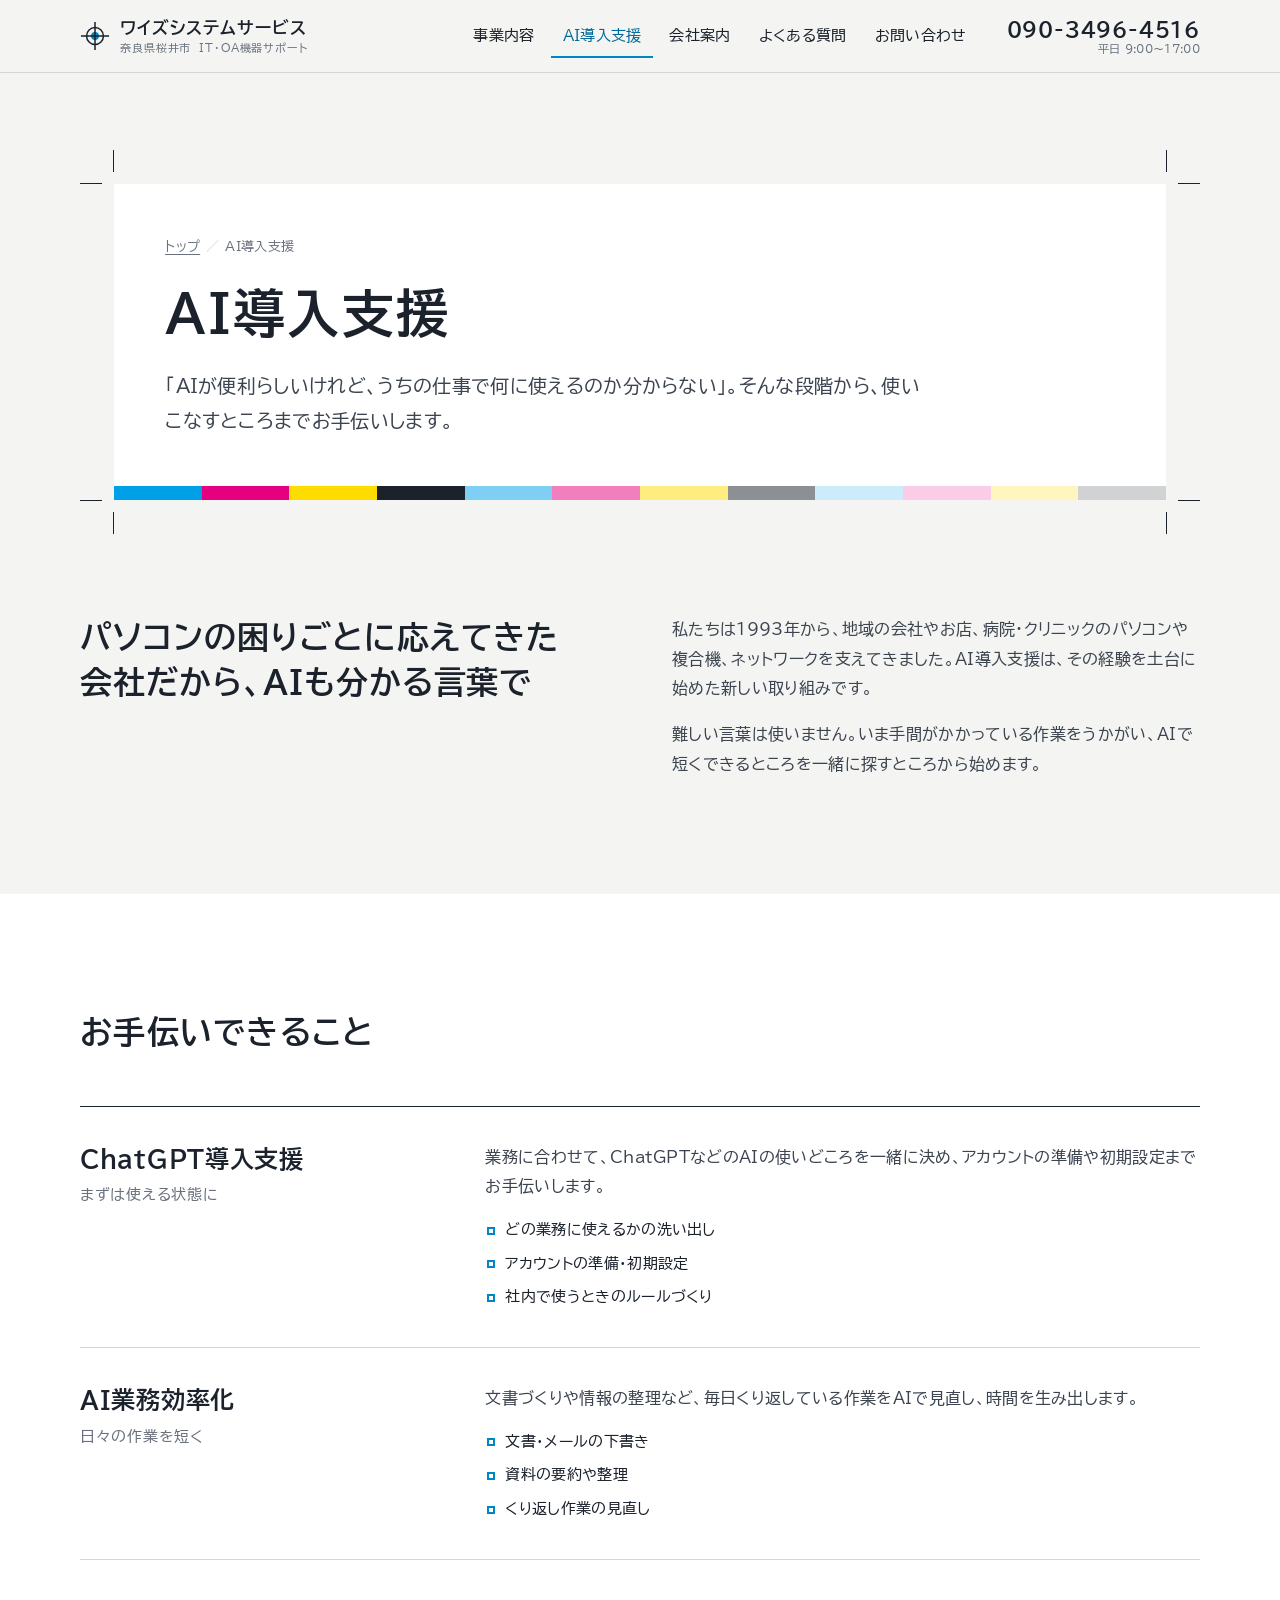
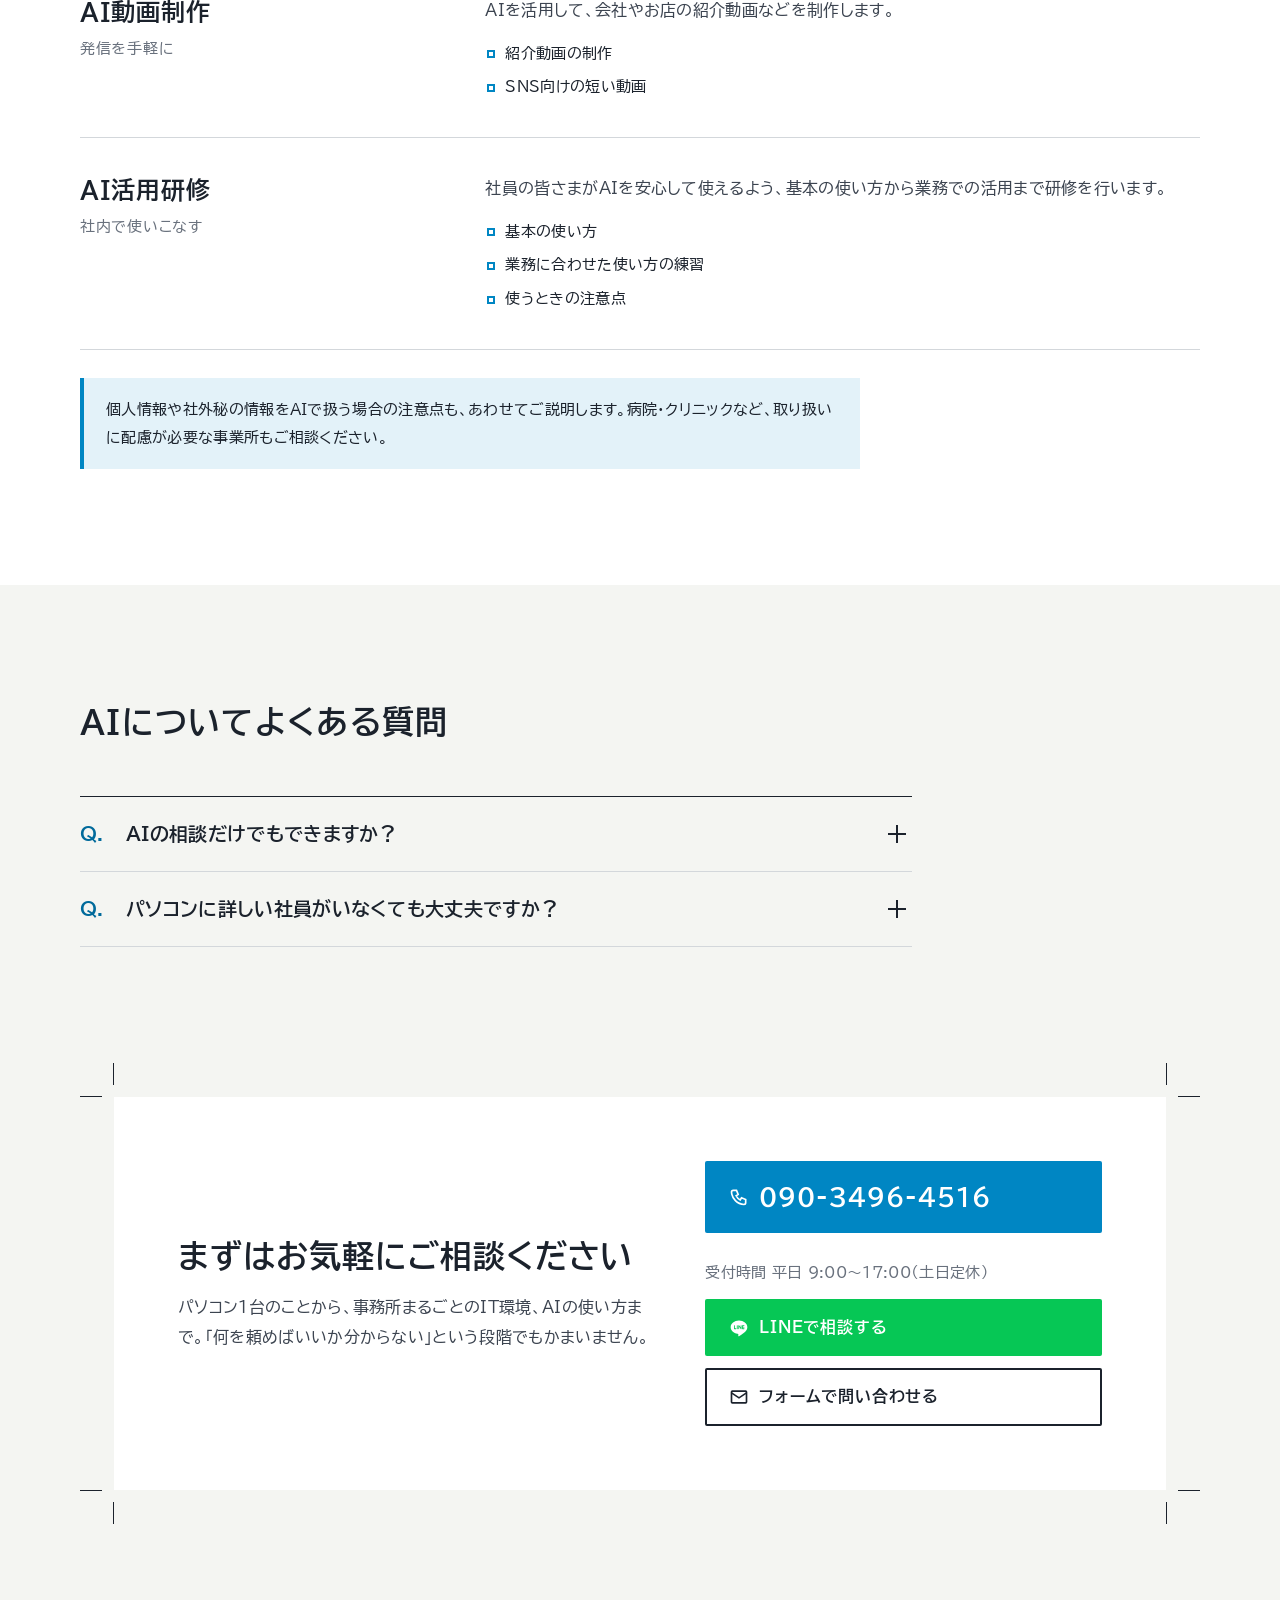
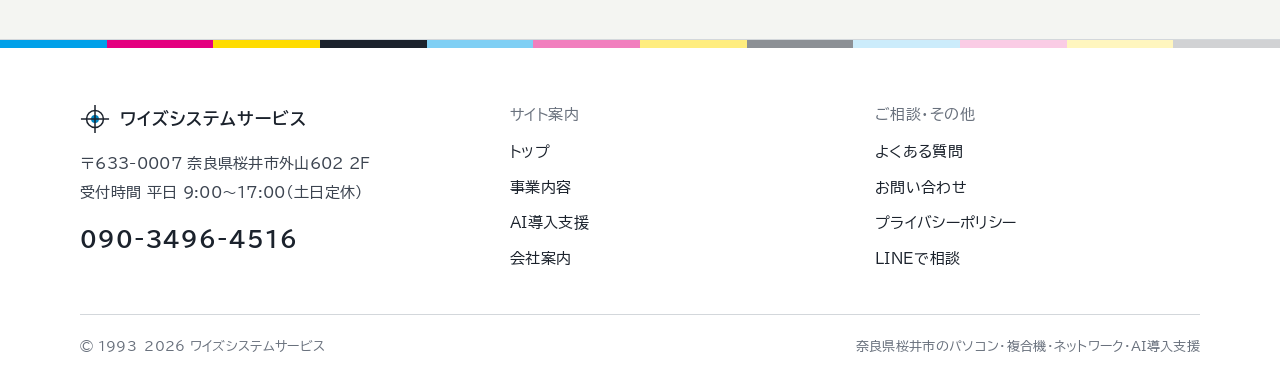
==== ai/index.html @ 956219e1 "Create index.html" ====
<!DOCTYPE html>
<html lang="ja">
<head>
<meta charset="UTF-8">
<meta name="viewport" content="width=device-width, initial-scale=1">
<title>AI導入支援｜ワイズシステムサービス</title>
<meta name="description" content="奈良県桜井市のワイズシステムサービスによるAI導入支援。ChatGPT導入支援、AIによる業務効率化、AI動画制作、AI活用研修。何に使えるか分からない段階からご相談いただけます。">
<link rel="canonical" href="https://www.yzsystemservice.com/ai/">
<meta property="og:type" content="website">
<meta property="og:site_name" content="ワイズシステムサービス">
<meta property="og:title" content="AI導入支援｜ワイズシステムサービス">
<meta property="og:description" content="奈良県桜井市のワイズシステムサービスによるAI導入支援。ChatGPT導入支援、AIによる業務効率化、AI動画制作、AI活用研修。何に使えるか分からない段階からご相談いただけます。">
<meta property="og:url" content="https://www.yzsystemservice.com/ai/">
<meta property="og:locale" content="ja_JP">
<meta name="theme-color" content="#F4F5F2">
<link rel="icon" href="/assets/favicon.svg" type="image/svg+xml">
<link rel="preconnect" href="https://fonts.googleapis.com">
<link rel="preconnect" href="https://fonts.gstatic.com" crossorigin>
<link href="https://fonts.googleapis.com/css2?family=BIZ+UDPGothic:wght@400;700&display=swap" rel="stylesheet">
<link rel="stylesheet" href="/assets/site.css">
</head>
<body>
<a class="skip-link" href="#main">本文へ移動</a>
<header class="site-header">
  <div class="wrap">
    <a class="brand" href="/" aria-label="ワイズシステムサービス トップページ"><svg class="brand-mark" viewBox="0 0 32 32" fill="none" stroke="currentColor" stroke-width="1.6" aria-hidden="true"><circle cx="16" cy="16" r="9"/><circle cx="16" cy="16" r="4.2" fill="#0086C3" stroke="none"/><path d="M16 1v30M1 16h30"/></svg><span class="brand-name">ワイズシステムサービス<small>奈良県桜井市　IT・OA機器サポート</small></span></a>
    <button class="nav-toggle" type="button" aria-expanded="false" aria-controls="global-nav"><span class="nav-toggle-bars" aria-hidden="true"><span></span></span><span class="nav-toggle-label">メニュー</span></button>
    <nav class="global-nav" id="global-nav" aria-label="メインメニュー">
      <ul>
        <li><a href="/services/">事業内容</a></li><li><a href="/ai/" aria-current="page">AI導入支援</a></li><li><a href="/company/">会社案内</a></li><li><a href="/faq/">よくある質問</a></li><li><a href="/contact/">お問い合わせ</a></li>
      </ul>
    </nav>
    <a class="header-tel" href="tel:09034964516"><strong>090-3496-4516</strong><span>平日 9:00〜17:00</span></a>
  </div>
</header>
<main id="main">
<section class="page-head">
  <div class="wrap">
    <div class="page-head-sheet proof">
      <span class="trim trim-tl" aria-hidden="true"></span><span class="trim trim-tr" aria-hidden="true"></span><span class="trim trim-bl" aria-hidden="true"></span><span class="trim trim-br" aria-hidden="true"></span>
      <nav class="crumbs" aria-label="現在地"><ol><li><a href="/">トップ</a></li><li aria-current="page">AI導入支援</li></ol></nav>
      <h1>AI導入支援</h1>
      <p class="page-head-lead">「AIが便利らしいけれど、うちの仕事で何に使えるのか分からない」。そんな段階から、使いこなすところまでお手伝いします。</p>
      <div class="colorbar" aria-hidden="true"><i></i><i></i><i></i><i></i><i></i><i></i><i></i><i></i><i></i><i></i><i></i><i></i></div>
    </div>
  </div>
</section>
<section class="section" aria-labelledby="ai-why">
  <div class="wrap ai-intro">
    <h2 id="ai-why">パソコンの困りごとに応えてきた会社だから、AIも分かる言葉で</h2>
    <div>
      <p>私たちは1993年から、地域の会社やお店、病院・クリニックのパソコンや複合機、ネットワークを支えてきました。AI導入支援は、その経験を土台に始めた新しい取り組みです。</p>
      <p>難しい言葉は使いません。いま手間がかかっている作業をうかがい、AIで短くできるところを一緒に探すところから始めます。</p>
    </div>
  </div>
</section>
<section class="section section-white" aria-labelledby="ai-menu-title">
  <div class="wrap">
    <div class="section-head"><h2 id="ai-menu-title">お手伝いできること</h2></div>
    <div class="ai-menu"><article class="ai-item"><h3>ChatGPT導入支援<small>まずは使える状態に</small></h3><div><p>業務に合わせて、ChatGPTなどのAIの使いどころを一緒に決め、アカウントの準備や初期設定までお手伝いします。</p><ul class="ai-uses"><li>どの業務に使えるかの洗い出し</li><li>アカウントの準備・初期設定</li><li>社内で使うときのルールづくり</li></ul></div></article><article class="ai-item"><h3>AI業務効率化<small>日々の作業を短く</small></h3><div><p>文書づくりや情報の整理など、毎日くり返している作業をAIで見直し、時間を生み出します。</p><ul class="ai-uses"><li>文書・メールの下書き</li><li>資料の要約や整理</li><li>くり返し作業の見直し</li></ul></div></article><article class="ai-item"><h3>AI動画制作<small>発信を手軽に</small></h3><div><p>AIを活用して、会社やお店の紹介動画などを制作します。</p><ul class="ai-uses"><li>紹介動画の制作</li><li>SNS向けの短い動画</li></ul></div></article><article class="ai-item"><h3>AI活用研修<small>社内で使いこなす</small></h3><div><p>社員の皆さまがAIを安心して使えるよう、基本の使い方から業務での活用まで研修を行います。</p><ul class="ai-uses"><li>基本の使い方</li><li>業務に合わせた使い方の練習</li><li>使うときの注意点</li></ul></div></article></div>
    <p class="note">個人情報や社外秘の情報をAIで扱う場合の注意点も、あわせてご説明します。病院・クリニックなど、取り扱いに配慮が必要な事業所もご相談ください。</p>
  </div>
</section>
<section class="section" aria-labelledby="ai-faq-title">
  <div class="wrap">
    <div class="section-head"><h2 id="ai-faq-title">AIについてよくある質問</h2></div>
    <div class="faq-group"><div class="faq"><details>
  <summary><span class="q" aria-hidden="true">Q.</span><span>AIの相談だけでもできますか？</span><span class="toggle" aria-hidden="true"></span></summary>
  <div class="faq-a"><span class="a" aria-hidden="true">A.</span><div><p>はい、可能です。「何から始めればいいか分からない」という段階からご相談いただけます。</p></div></div>
</details><details>
  <summary><span class="q" aria-hidden="true">Q.</span><span>パソコンに詳しい社員がいなくても大丈夫ですか？</span><span class="toggle" aria-hidden="true"></span></summary>
  <div class="faq-a"><span class="a" aria-hidden="true">A.</span><div><p>大丈夫です。専門用語に頼らず、基本の使い方からお伝えします。研修のご相談もお受けしています。</p></div></div>
</details></div></div>
  </div>
</section>
<section class="cta-band" aria-labelledby="cta-title">
  <div class="wrap">
    <div class="cta-sheet proof">
      <span class="trim trim-tl" aria-hidden="true"></span><span class="trim trim-tr" aria-hidden="true"></span><span class="trim trim-bl" aria-hidden="true"></span><span class="trim trim-br" aria-hidden="true"></span>
      <div>
        <h2 id="cta-title">まずはお気軽にご相談ください</h2>
        <p>パソコン1台のことから、事務所まるごとのIT環境、AIの使い方まで。「何を頼めばいいか分からない」という段階でもかまいません。</p>
      </div>
      <div class="cta-actions">
        <a class="btn btn-tel" href="tel:09034964516"><svg viewBox="0 0 24 24" fill="none" stroke="currentColor" stroke-width="2" aria-hidden="true"><path d="M5 4h4l2 5-2.5 1.5a11 11 0 0 0 5 5L15 13l5 2v4a2 2 0 0 1-2 2A16 16 0 0 1 3 6a2 2 0 0 1 2-2"/></svg><span class="cta-tel-num">090-3496-4516</span></a>
        <p class="cta-hours">受付時間 平日 9:00〜17:00（土日定休）</p>
        <a class="btn btn-line" href="https://lin.ee/uBUlFSY" target="_blank" rel="noopener"><svg viewBox="0 0 24 24" fill="currentColor" aria-hidden="true"><path d="M12 3C6.5 3 2 6.6 2 11c0 3.9 3.5 7.2 8.3 7.9.3.1.8.2.9.5.1.3.1.7 0 1l-.1.9c0 .3-.2 1 .9.5 1.1-.5 5.9-3.5 8-5.9C21.4 14.3 22 12.7 22 11c0-4.4-4.5-8-10-8Zm-3.6 10.4H6.5a.5.5 0 0 1-.5-.5V9.1a.5.5 0 0 1 1 0v3.3h1.4a.5.5 0 0 1 0 1Zm2-.5a.5.5 0 0 1-1 0V9.1a.5.5 0 0 1 1 0v3.8Zm4.6 0a.5.5 0 0 1-.9.3l-1.9-2.6v2.3a.5.5 0 0 1-1 0V9.1a.5.5 0 0 1 .9-.3l1.9 2.6V9.1a.5.5 0 0 1 1 0v3.8Zm3.1-2.4a.5.5 0 0 1 0 1h-1.4v.9h1.4a.5.5 0 0 1 0 1h-1.9a.5.5 0 0 1-.5-.5V9.1c0-.3.2-.5.5-.5h1.9a.5.5 0 0 1 0 1h-1.4v.9h1.4Z"/></svg>LINEで相談する</a>
        <a class="btn btn-ghost" href="/contact/"><svg viewBox="0 0 24 24" fill="none" stroke="currentColor" stroke-width="2" aria-hidden="true"><rect x="3" y="5" width="18" height="14" rx="1"/><path d="m3 7 9 6 9-6"/></svg>フォームで問い合わせる</a>
      </div>
    </div>
  </div>
</section>
</main>
<footer class="site-footer">
  <div class="colorbar" aria-hidden="true"><i></i><i></i><i></i><i></i><i></i><i></i><i></i><i></i><i></i><i></i><i></i><i></i></div>
  <div class="wrap">
    <div class="footer-main">
      <div class="footer-info">
        <a class="brand" href="/"><svg class="brand-mark" viewBox="0 0 32 32" fill="none" stroke="currentColor" stroke-width="1.6" aria-hidden="true"><circle cx="16" cy="16" r="9"/><circle cx="16" cy="16" r="4.2" fill="#0086C3" stroke="none"/><path d="M16 1v30M1 16h30"/></svg><span class="brand-name">ワイズシステムサービス</span></a>
        <p>〒633-0007 奈良県桜井市外山602 2F<br>受付時間 平日 9:00〜17:00（土日定休）</p>
        <a class="footer-tel" href="tel:09034964516">090-3496-4516</a>
      </div>
      <nav class="footer-nav" aria-label="サイト案内">
        <h2>サイト案内</h2>
        <ul><li><a href="/">トップ</a></li><li><a href="/services/">事業内容</a></li><li><a href="/ai/">AI導入支援</a></li><li><a href="/company/">会社案内</a></li></ul>
      </nav>
      <nav class="footer-nav" aria-label="ご相談・その他">
        <h2>ご相談・その他</h2>
        <ul><li><a href="/faq/">よくある質問</a></li><li><a href="/contact/">お問い合わせ</a></li><li><a href="/privacy/">プライバシーポリシー</a></li><li><a href="https://lin.ee/uBUlFSY" target="_blank" rel="noopener">LINEで相談</a></li></ul>
      </nav>
    </div>
    <div class="footer-bottom">
      <span>© 1993–2026 ワイズシステムサービス</span>
      <span>奈良県桜井市のパソコン・複合機・ネットワーク・AI導入支援</span>
    </div>
  </div>
</footer>
<nav class="mobile-bar" aria-label="すぐに相談する">
  <a class="mb-tel" href="tel:09034964516"><svg viewBox="0 0 24 24" fill="none" stroke="currentColor" stroke-width="2" aria-hidden="true"><path d="M5 4h4l2 5-2.5 1.5a11 11 0 0 0 5 5L15 13l5 2v4a2 2 0 0 1-2 2A16 16 0 0 1 3 6a2 2 0 0 1 2-2"/></svg>電話する</a>
  <a class="mb-line" href="https://lin.ee/uBUlFSY" target="_blank" rel="noopener"><svg viewBox="0 0 24 24" fill="currentColor" aria-hidden="true"><path d="M12 3C6.5 3 2 6.6 2 11c0 3.9 3.5 7.2 8.3 7.9.3.1.8.2.9.5.1.3.1.7 0 1l-.1.9c0 .3-.2 1 .9.5 1.1-.5 5.9-3.5 8-5.9C21.4 14.3 22 12.7 22 11c0-4.4-4.5-8-10-8Zm-3.6 10.4H6.5a.5.5 0 0 1-.5-.5V9.1a.5.5 0 0 1 1 0v3.3h1.4a.5.5 0 0 1 0 1Zm2-.5a.5.5 0 0 1-1 0V9.1a.5.5 0 0 1 1 0v3.8Zm4.6 0a.5.5 0 0 1-.9.3l-1.9-2.6v2.3a.5.5 0 0 1-1 0V9.1a.5.5 0 0 1 .9-.3l1.9 2.6V9.1a.5.5 0 0 1 1 0v3.8Zm3.1-2.4a.5.5 0 0 1 0 1h-1.4v.9h1.4a.5.5 0 0 1 0 1h-1.9a.5.5 0 0 1-.5-.5V9.1c0-.3.2-.5.5-.5h1.9a.5.5 0 0 1 0 1h-1.4v.9h1.4Z"/></svg>LINE</a>
  <a class="mb-form" href="/contact/"><svg viewBox="0 0 24 24" fill="none" stroke="currentColor" stroke-width="2" aria-hidden="true"><rect x="3" y="5" width="18" height="14" rx="1"/><path d="m3 7 9 6 9-6"/></svg>フォーム</a>
</nav>
<script src="/assets/site.js" defer></script>
</body>
</html>
---- assets/site.css ----
/* ワイズシステムサービス 共通スタイル
   コンセプト：校正紙（トンボ＋カラーバー）。紙の白・トナーの黒・プロセスシアン。 */

:root {
  --paper: #F4F5F2;
  --sheet: #FFFFFF;
  --toner: #1B222C;
  --ink: #3C4450;
  --ink-soft: #69717D;
  --rule: #D3D7DB;
  --cyan: #0086C3;
  --cyan-deep: #006A9B;
  --cyan-tint: #E3F2F9;
  --magenta: #E4007F;
  --yellow: #FFDC00;

  --font: "BIZ UDPGothic", "Hiragino Kaku Gothic ProN", "Hiragino Sans", "Noto Sans JP", "Noto Sans CJK JP", Meiryo, sans-serif;

  --fs-xs: 0.8125rem;   /* 13 */
  --fs-sm: 0.9375rem;   /* 15 */
  --fs-base: 1rem;      /* 16 */
  --fs-md: 1.1875rem;   /* 19 */
  --fs-lg: 1.5rem;      /* 24 */
  --fs-xl: 2rem;        /* 32 */
  --fs-2xl: clamp(2rem, 1.2rem + 3.2vw, 3.25rem);
  --fs-hero: clamp(2.125rem, 1rem + 4.6vw, 4.25rem);

  --wrap: 1120px;
  --gutter: clamp(20px, 4vw, 40px);
  --section: clamp(72px, 9vw, 120px);
}

*, *::before, *::after { box-sizing: border-box; }
html { -webkit-text-size-adjust: 100%; scroll-padding-top: 88px; }
body {
  margin: 0;
  background: var(--paper);
  color: var(--ink);
  font-family: var(--font);
  font-size: var(--fs-base);
  line-height: 1.85;
  letter-spacing: 0.02em;
  font-feature-settings: "palt" 0;
  -webkit-font-smoothing: antialiased;
}
img, svg { display: block; max-width: 100%; }
a { color: var(--cyan-deep); text-underline-offset: 0.2em; }
a:hover { color: var(--toner); }
:focus-visible { outline: 3px solid var(--cyan); outline-offset: 3px; border-radius: 2px; }
h1, h2, h3, h4 { color: var(--toner); line-height: 1.4; margin: 0; font-weight: 700; letter-spacing: 0.03em; word-break: auto-phrase; text-wrap: balance; }
p { margin: 0; text-wrap: pretty; line-break: strict; }
ul, ol { margin: 0; padding: 0; list-style: none; }
.visually-hidden {
  position: absolute !important; width: 1px; height: 1px; overflow: hidden;
  clip: rect(0 0 0 0); white-space: nowrap;
}
.skip-link {
  position: absolute; left: 12px; top: -60px; z-index: 100;
  background: var(--toner); color: #fff; padding: 10px 16px; text-decoration: none;
}
.skip-link:focus { top: 12px; color: #fff; }

.wrap { width: 100%; max-width: calc(var(--wrap) + var(--gutter) * 2); margin: 0 auto; padding: 0 var(--gutter); }

/* ---------- ヘッダー ---------- */
.site-header {
  position: sticky; top: 0; z-index: 50;
  background: rgba(244, 245, 242, 0.94);
  backdrop-filter: saturate(1.2) blur(8px);
  -webkit-backdrop-filter: saturate(1.2) blur(8px);
  border-bottom: 1px solid var(--rule);
}
.site-header .wrap { display: flex; align-items: center; gap: 28px; min-height: 72px; }
.brand { display: flex; align-items: center; gap: 10px; color: var(--toner); text-decoration: none; flex-shrink: 0; }
.brand:hover { color: var(--toner); }
.brand-mark { width: 30px; height: 30px; color: var(--toner); }
.brand-name { font-weight: 700; font-size: 1.0625rem; letter-spacing: 0.06em; line-height: 1.2; }
.brand-name small { display: block; font-size: 0.6875rem; font-weight: 400; color: var(--ink-soft); letter-spacing: 0.08em; margin-top: 2px; }

.global-nav { margin-left: auto; }
.global-nav ul { display: flex; gap: 4px; }
.global-nav a {
  display: block; padding: 8px 12px; color: var(--toner); text-decoration: none;
  font-size: var(--fs-sm); border-radius: 2px;
}
.global-nav a:hover { background: var(--sheet); color: var(--cyan-deep); }
.global-nav a[aria-current="page"] { color: var(--cyan-deep); box-shadow: inset 0 -2px 0 var(--cyan); border-radius: 0; }

.header-tel { display: flex; flex-direction: column; align-items: flex-end; text-decoration: none; color: var(--toner); line-height: 1.25; flex-shrink: 0; }
.header-tel strong { font-size: 1.25rem; letter-spacing: 0.04em; }
.header-tel span { font-size: 0.6875rem; color: var(--ink-soft); }
.header-tel:hover { color: var(--cyan-deep); }

.nav-toggle { display: none; }

@media (max-width: 1040px) {
  .header-tel { display: none; }
}
@media (max-width: 420px) {
  .site-header .wrap { gap: 12px; }
  .brand-name { font-size: 0.9375rem; letter-spacing: 0.04em; }
  .brand-name small { font-size: 0.625rem; letter-spacing: 0.02em; }
  .brand-mark { width: 26px; height: 26px; }
  .nav-toggle { padding: 8px 10px; }
}
@media (max-width: 860px) {
  .site-header .wrap { min-height: 64px; }
  .nav-toggle {
    display: inline-flex; align-items: center; gap: 8px; margin-left: auto;
    background: none; border: 1px solid var(--rule); border-radius: 2px;
    padding: 8px 12px; font: inherit; font-size: var(--fs-sm); color: var(--toner); cursor: pointer; white-space: nowrap;
  }
  .nav-toggle-bars { width: 18px; height: 12px; position: relative; }
  .nav-toggle-bars::before, .nav-toggle-bars::after, .nav-toggle-bars span {
    content: ""; position: absolute; left: 0; right: 0; height: 2px; background: currentColor; transition: transform .2s ease, opacity .2s ease;
  }
  .nav-toggle-bars::before { top: 0; }
  .nav-toggle-bars span { top: 5px; }
  .nav-toggle-bars::after { bottom: 0; }
  .nav-open .nav-toggle-bars::before { transform: translateY(5px) rotate(45deg); }
  .nav-open .nav-toggle-bars span { opacity: 0; }
  .nav-open .nav-toggle-bars::after { transform: translateY(-5px) rotate(-45deg); }

  .global-nav {
    position: absolute; left: 0; right: 0; top: 100%;
    background: var(--sheet); border-bottom: 1px solid var(--rule);
    display: none; margin: 0;
  }
  .nav-open .global-nav { display: block; }
  .global-nav ul { flex-direction: column; gap: 0; padding: 8px var(--gutter) 16px; }
  .global-nav a { padding: 14px 4px; border-bottom: 1px solid var(--rule); font-size: var(--fs-base); }
  .global-nav li:last-child a { border-bottom: 0; }
  .global-nav a[aria-current="page"] { box-shadow: none; }
}

/* ---------- ボタン ---------- */
.btn {
  display: inline-flex; align-items: center; justify-content: center; gap: 10px;
  min-height: 52px; padding: 12px 26px;
  font: inherit; font-weight: 700; font-size: var(--fs-base); letter-spacing: 0.05em;
  text-decoration: none; border-radius: 2px; border: 2px solid transparent; cursor: pointer;
  transition: background-color .15s ease, color .15s ease, border-color .15s ease;
}
.btn svg { width: 20px; height: 20px; flex-shrink: 0; }
.btn-tel { background: var(--cyan); color: #fff; }
.btn-tel:hover { background: var(--cyan-deep); color: #fff; }
.btn-line { background: #06C755; color: #fff; }
.btn-line:hover { background: #05a547; color: #fff; }
.btn-ghost { background: transparent; color: var(--toner); border-color: var(--toner); }
.btn-ghost:hover { background: var(--toner); color: #fff; }
.btn-light { background: #fff; color: var(--toner); }
.btn-light:hover { background: var(--cyan-tint); color: var(--toner); }
.btn-tel .btn-sub { font-weight: 400; font-size: var(--fs-xs); opacity: .9; }
.btn-group { display: flex; flex-wrap: wrap; gap: 12px; }

/* ---------- トンボ（トリムマーク） ---------- */
.proof { position: relative; }
.proof .trim { position: absolute; width: 34px; height: 34px; color: var(--toner); pointer-events: none; }
.proof .trim::before, .proof .trim::after { content: ""; position: absolute; background: currentColor; }
.proof .trim::before { width: 22px; height: 1px; }
.proof .trim::after { width: 1px; height: 22px; }
.proof .trim-tl { left: -34px; top: -34px; }
.proof .trim-tl::before { right: 12px; bottom: 0; }
.proof .trim-tl::after { right: 0; bottom: 12px; }
.proof .trim-tr { right: -34px; top: -34px; }
.proof .trim-tr::before { left: 12px; bottom: 0; }
.proof .trim-tr::after { left: 0; bottom: 12px; }
.proof .trim-bl { left: -34px; bottom: -34px; }
.proof .trim-bl::before { right: 12px; top: 0; }
.proof .trim-bl::after { right: 0; top: 12px; }
.proof .trim-br { right: -34px; bottom: -34px; }
.proof .trim-br::before { left: 12px; top: 0; }
.proof .trim-br::after { left: 0; top: 12px; }

/* センタートンボ（見当） */
.register { position: absolute; width: 26px; height: 26px; color: var(--toner); pointer-events: none; }

/* ---------- カラーバー ---------- */
.colorbar { display: flex; height: 14px; }
.colorbar i { flex: 1; display: block; }
.colorbar i:nth-child(1) { background: #00A0E9; }
.colorbar i:nth-child(2) { background: var(--magenta); }
.colorbar i:nth-child(3) { background: var(--yellow); }
.colorbar i:nth-child(4) { background: var(--toner); }
.colorbar i:nth-child(5) { background: rgba(0,160,233,.5); }
.colorbar i:nth-child(6) { background: rgba(228,0,127,.5); }
.colorbar i:nth-child(7) { background: rgba(255,220,0,.5); }
.colorbar i:nth-child(8) { background: rgba(27,34,44,.5); }
.colorbar i:nth-child(9) { background: rgba(0,160,233,.2); }
.colorbar i:nth-child(10) { background: rgba(228,0,127,.2); }
.colorbar i:nth-child(11) { background: rgba(255,220,0,.25); }
.colorbar i:nth-child(12) { background: rgba(27,34,44,.2); }

/* ---------- ヒーロー（トップ） ---------- */
.hero { padding: clamp(40px, 5vw, 72px) 0 clamp(16px, 2vw, 24px); }
.hero-sheet {
  background: var(--sheet);
  margin: 34px 34px 0;
  padding: clamp(36px, 5vw, 72px) clamp(24px, 5vw, 72px) 0;
  display: grid; grid-template-columns: minmax(0, 1.25fr) minmax(300px, 0.9fr);
  column-gap: clamp(32px, 5vw, 72px); row-gap: clamp(28px, 3.5vw, 44px);
}
.hero-title { grid-column: 1 / -1; }
.hero-meta { font-size: var(--fs-sm); color: var(--ink-soft); letter-spacing: 0.08em; margin-bottom: 18px; }
.hero h1 { font-size: var(--fs-hero); line-height: 1.3; letter-spacing: 0.02em; font-weight: 700; }
.hero h1 .line { display: block; word-break: keep-all; overflow-wrap: anywhere; }
@media (min-width: 900px) { .hero h1 .line { white-space: nowrap; } }
.hero-lead { font-size: var(--fs-md); line-height: 1.9; max-width: 30em; color: var(--ink); }
.hero .btn-group { margin-top: 36px; }
.hero-colorbar { grid-column: 1 / -1; margin: 0 calc(-1 * clamp(24px, 5vw, 72px)); }

/* 作業指示書風の仕様欄 */
.ticket { align-self: start; border: 1px solid var(--toner); font-size: var(--fs-sm); margin-bottom: clamp(36px, 5vw, 72px); }
.ticket-head { display: flex; justify-content: space-between; align-items: baseline; padding: 12px 18px; background: var(--toner); color: #fff; }
.ticket-head strong { font-size: var(--fs-base); letter-spacing: 0.08em; }
.ticket-head span { font-size: var(--fs-xs); opacity: .8; }
.ticket dl { margin: 0; }
.ticket-row { display: grid; grid-template-columns: auto 1fr; border-top: 1px solid var(--rule); }
.ticket-row:first-child { border-top: 0; }
.ticket dt, .ticket dd { margin: 0; padding: 12px 16px; }
.ticket dt { color: var(--ink-soft); border-right: 1px solid var(--rule); white-space: nowrap; width: 7.2em; }
.ticket dd { color: var(--toner); font-weight: 700; }
.ticket-years { display: flex; align-items: center; gap: 16px; padding: 16px; border-top: 1px solid var(--toner); }
.ticket-years b { font-size: 3.25rem; line-height: 1; color: var(--toner); letter-spacing: 0; white-space: nowrap; }
.ticket-years b small { font-size: 1.125rem; margin-left: 4px; }
.ticket-years span { color: var(--ink); font-size: var(--fs-sm); line-height: 1.6; }

@media (max-width: 900px) {
  .hero-sheet { grid-template-columns: 1fr; }
  .ticket { margin-bottom: 40px; }
}
@media (max-width: 560px) {
  .hero-sheet { margin: 24px 14px 0; }
  .hero h1 { font-size: clamp(1.75rem, 7.4vw, 2.25rem); }
  .ticket-head span { display: none; }
  .proof .trim { width: 22px; height: 22px; }
  .proof .trim-tl, .proof .trim-tr { top: -22px; }
  .proof .trim-bl, .proof .trim-br { bottom: -22px; }
  .proof .trim-tl, .proof .trim-bl { left: -22px; }
  .proof .trim-tr, .proof .trim-br { right: -22px; }
  .proof .trim::before { width: 14px; }
  .proof .trim::after { height: 14px; }
  .proof .trim-tl::before, .proof .trim-bl::before { right: 8px; }
  .proof .trim-tr::before, .proof .trim-br::before { left: 8px; }
  .proof .trim-tl::after, .proof .trim-tr::after { bottom: 8px; }
  .proof .trim-bl::after, .proof .trim-br::after { top: 8px; }
  .hero .btn { width: 100%; }
}

/* ---------- 下層ページの見出し ---------- */
.page-head { padding: clamp(48px, 6vw, 80px) 0 0; }
.page-head-sheet { background: var(--sheet); margin: 34px 34px 0; padding: clamp(32px, 4vw, 56px) clamp(24px, 4vw, 56px) 0; }
.crumbs { font-size: var(--fs-xs); color: var(--ink-soft); margin-bottom: 18px; }
.crumbs ol { display: flex; flex-wrap: wrap; gap: 6px; }
.crumbs li + li::before { content: "／"; margin-right: 6px; color: var(--rule); }
.crumbs a { color: var(--ink-soft); }
.page-head h1 { font-size: var(--fs-2xl); letter-spacing: 0.04em; }
.page-head-lead { margin-top: 18px; max-width: 40em; font-size: var(--fs-md); }
.page-head .colorbar { margin: clamp(32px, 4vw, 48px) calc(-1 * clamp(24px, 4vw, 56px)) 0; }
@media (max-width: 560px) {
  .page-head-sheet { margin: 24px 14px 0; }
}

/* ---------- セクション共通 ---------- */
.section { padding: var(--section) 0; }
.section + .section { padding-top: 0; }
.section-white { background: var(--sheet); }
.section-white + .section, .section + .section-white { padding-top: var(--section); }
.section-head { display: grid; grid-template-columns: minmax(0, 1fr); gap: 14px; margin-bottom: clamp(32px, 4vw, 52px); max-width: 44em; }
.section-head h2 { font-size: var(--fs-xl); letter-spacing: 0.04em; }
.section-head p { font-size: var(--fs-md); color: var(--ink); }
.section-foot { margin-top: clamp(28px, 4vw, 44px); }
.text-link { font-weight: 700; color: var(--cyan-deep); }
@media (max-width: 560px) {
  .section-head h2 { font-size: 1.625rem; }
}

/* ---------- お悩みチェックリスト ---------- */
.checklist { display: grid; grid-template-columns: repeat(3, minmax(0, 1fr)); border-top: 1px solid var(--toner); }
.checklist li {
  display: flex; gap: 14px; align-items: flex-start;
  padding: 22px 20px 22px 0; border-bottom: 1px solid var(--rule);
  font-size: var(--fs-md); color: var(--toner); line-height: 1.6;
}
.checklist li:not(:nth-child(3n+1)) { padding-left: 20px; border-left: 1px solid var(--rule); }
.check-box { flex-shrink: 0; width: 22px; height: 22px; margin-top: 3px; border: 2px solid var(--toner); position: relative; }
.check-box::after {
  content: ""; position: absolute; left: 5px; top: 0px; width: 7px; height: 13px;
  border: solid var(--cyan); border-width: 0 3px 3px 0; transform: rotate(45deg);
}
.checklist-close { margin-top: 32px; font-size: var(--fs-md); color: var(--toner); }
.checklist-close strong { box-shadow: inset 0 -0.45em 0 var(--cyan-tint); }
@media (max-width: 860px) {
  .checklist { grid-template-columns: 1fr 1fr; }
  .checklist li:not(:nth-child(3n+1)) { padding-left: 0; border-left: 0; }
  .checklist li:nth-child(2n) { padding-left: 20px; border-left: 1px solid var(--rule); }
}
@media (max-width: 560px) {
  .checklist { grid-template-columns: 1fr; }
  .checklist li:nth-child(2n) { padding-left: 0; border-left: 0; }
  .checklist li { padding: 16px 0; font-size: var(--fs-base); }
}

/* ---------- 事業内容（トップの一覧） ---------- */
.biz-index { border-top: 1px solid var(--toner); }
.biz-row {
  display: grid; grid-template-columns: minmax(320px, 0.9fr) minmax(0, 2fr) auto; gap: 24px 40px; align-items: start;
  padding: 32px 0; border-bottom: 1px solid var(--rule); color: inherit; text-decoration: none;
}
.biz-row:hover { color: inherit; }
.biz-row:hover h3 { color: var(--cyan-deep); }
.biz-row h3 { font-size: var(--fs-lg); }
.biz-row h3 small { display: block; font-size: var(--fs-sm); font-weight: 400; color: var(--ink-soft); margin-top: 6px; letter-spacing: 0.04em; }
.biz-items { display: flex; flex-wrap: wrap; gap: 8px 10px; }
.biz-items li { padding: 6px 14px; border: 1px solid var(--rule); background: var(--sheet); font-size: var(--fs-sm); color: var(--toner); }
.biz-desc { margin-top: 14px; color: var(--ink); }
.biz-more { font-size: var(--fs-sm); font-weight: 700; color: var(--cyan-deep); white-space: nowrap; padding-top: 4px; }
@media (max-width: 860px) {
  .biz-row { grid-template-columns: 1fr; gap: 14px; }
}

/* ---------- 選ばれる理由 ---------- */
.reasons { display: grid; grid-template-columns: repeat(2, minmax(0, 1fr)); gap: 0 clamp(32px, 5vw, 72px); }
.reason { padding: 28px 0; border-top: 1px solid var(--rule); }
.reason h3 { font-size: var(--fs-md); display: flex; gap: 12px; align-items: baseline; }
.reason h3::before { content: ""; flex-shrink: 0; width: 10px; height: 10px; background: var(--cyan); transform: translateY(-2px); }
.reason p { margin-top: 10px; padding-left: 22px; }
.reason-wide { grid-column: 1 / -1; }
@media (max-width: 760px) {
  .reasons { grid-template-columns: 1fr; }
}

/* ---------- AIバンド ---------- */
.ai-band { background: var(--toner); color: #D7DCE2; padding: var(--section) 0; position: relative; }
.ai-band h2, .ai-band h3 { color: #fff; }
.ai-band .section-head p { color: #D7DCE2; }
.ai-band a:not(.btn) { color: #7FD0F5; }
.ai-list { display: grid; grid-template-columns: repeat(4, minmax(0, 1fr)); border-top: 1px solid rgba(255,255,255,.35); }
.ai-list li { padding: 26px 22px 26px 0; }
.ai-list li + li { padding-left: 22px; border-left: 1px solid rgba(255,255,255,.18); }
.ai-list h3 { font-size: var(--fs-md); }
.ai-list p { margin-top: 10px; font-size: var(--fs-sm); line-height: 1.8; }
@media (max-width: 900px) {
  .ai-list { grid-template-columns: 1fr 1fr; }
  .ai-list li + li { padding-left: 0; border-left: 0; }
  .ai-list li:nth-child(2n) { padding-left: 22px; border-left: 1px solid rgba(255,255,255,.18); }
  .ai-list li:nth-child(n+3) { border-top: 1px solid rgba(255,255,255,.18); }
}
@media (max-width: 560px) {
  .ai-list { grid-template-columns: 1fr; }
  .ai-list li:nth-child(2n) { padding-left: 0; border-left: 0; }
  .ai-list li + li { border-top: 1px solid rgba(255,255,255,.18); }
}

/* ---------- ご相談の流れ ---------- */
.flow { display: grid; grid-template-columns: repeat(4, minmax(0, 1fr)); gap: 0; counter-reset: step; }
.flow li { position: relative; padding: 0 24px 0 0; counter-increment: step; }
.flow li::before {
  content: counter(step); display: flex; align-items: center; justify-content: center;
  width: 44px; height: 44px; border: 2px solid var(--toner); border-radius: 50%;
  font-weight: 700; font-size: 1.125rem; color: var(--toner); background: var(--paper); position: relative; z-index: 1;
}
.flow li::after { content: ""; position: absolute; top: 22px; left: 44px; right: 0; height: 1px; background: var(--toner); }
.flow li:last-child::after { display: none; }
.section-white .flow li::before { background: var(--sheet); }
.flow h3 { margin-top: 18px; font-size: var(--fs-md); }
.flow p { margin-top: 8px; font-size: var(--fs-sm); }
@media (max-width: 860px) {
  .flow { grid-template-columns: 1fr; gap: 0; }
  .flow li { padding: 0 0 28px 64px; }
  .flow li::before { position: absolute; left: 0; top: 0; }
  .flow li::after { top: 44px; bottom: 0; left: 22px; right: auto; width: 1px; height: auto; }
  .flow h3 { margin-top: 8px; }
}

/* ---------- FAQ ---------- */
.faq { border-top: 1px solid var(--toner); max-width: 52em; }
.faq details { border-bottom: 1px solid var(--rule); }
.faq summary {
  list-style: none; cursor: pointer; display: grid; grid-template-columns: 2em 1fr 24px; gap: 8px; align-items: start;
  padding: 22px 0; font-weight: 700; color: var(--toner); font-size: var(--fs-md); line-height: 1.6;
}
.faq summary::-webkit-details-marker { display: none; }
.faq summary .q { color: var(--cyan-deep); }
.faq summary .toggle { position: relative; width: 18px; height: 18px; margin-top: 6px; }
.faq summary .toggle::before, .faq summary .toggle::after { content: ""; position: absolute; background: var(--toner); left: 0; right: 0; top: 8px; height: 2px; transition: transform .2s ease; }
.faq summary .toggle::after { transform: rotate(90deg); }
.faq details[open] summary .toggle::after { transform: rotate(0deg); }
.faq summary:hover { color: var(--cyan-deep); }
.faq-a { display: grid; grid-template-columns: 2em 1fr 24px; gap: 8px; padding: 0 0 24px; }
.faq-a .a { color: var(--magenta); font-weight: 700; }
.faq-a p + p { margin-top: 10px; }
.faq-group + .faq-group { margin-top: clamp(48px, 6vw, 72px); }
.faq-group h2 { font-size: var(--fs-lg); margin-bottom: 18px; }

/* ---------- お問い合わせ帯 ---------- */
.cta-band { padding: 0 0 var(--section); }
.section-white + .cta-band, .ai-band + .cta-band { padding-top: clamp(40px, 5vw, 64px); }
.cta-sheet { background: var(--sheet); margin: 34px; padding: clamp(36px, 5vw, 64px); display: grid; grid-template-columns: minmax(0, 1.2fr) minmax(0, 1fr); gap: clamp(28px, 4vw, 56px); align-items: center; }
.cta-sheet h2 { font-size: var(--fs-xl); }
.cta-sheet p { margin-top: 14px; }
.cta-actions { display: grid; gap: 12px; }
.cta-actions .btn { width: 100%; justify-content: flex-start; padding-left: 22px; }
.cta-tel-num { font-size: 1.5rem; letter-spacing: 0.04em; }
.cta-hours { font-size: var(--fs-sm); color: var(--ink-soft); margin-top: 4px; }
@media (max-width: 860px) {
  .cta-sheet { grid-template-columns: 1fr; }
}
@media (max-width: 560px) {
  .cta-sheet { margin: 24px 14px; }
}

/* ---------- 事業内容ページ ---------- */
.svc-nav-wrap { padding-top: clamp(48px, 6vw, 72px); }
.svc-nav { display: flex; flex-wrap: wrap; gap: 10px; }
.svc-nav a { padding: 10px 18px; border: 1px solid var(--toner); text-decoration: none; color: var(--toner); font-size: var(--fs-sm); background: var(--sheet); }
.svc-nav a:hover { background: var(--toner); color: #fff; }
.svc-group { padding: var(--section) 0 0; }
.svc-group:last-of-type { padding-bottom: var(--section); }
.svc-group-head { display: grid; grid-template-columns: minmax(0, 1fr) minmax(0, 1.4fr); gap: 20px 48px; padding-bottom: 28px; border-bottom: 1px solid var(--toner); }
.svc-group-head h2 { font-size: var(--fs-xl); }
.svc-group-head p { font-size: var(--fs-md); }
.svc-list { display: grid; grid-template-columns: repeat(2, minmax(0, 1fr)); gap: 0 clamp(32px, 5vw, 64px); }
.svc { padding: 30px 0; border-bottom: 1px solid var(--rule); }
.svc h3 { font-size: var(--fs-lg); }
.svc > p { margin-top: 12px; }
.svc-points { margin-top: 16px; display: grid; gap: 6px; }
.svc-points li { position: relative; padding-left: 20px; font-size: var(--fs-sm); color: var(--toner); }
.svc-points li::before { content: ""; position: absolute; left: 2px; top: 0.72em; width: 8px; height: 8px; border: 2px solid var(--cyan); }
@media (max-width: 860px) {
  .svc-group-head, .svc-list { grid-template-columns: 1fr; }
}

/* ---------- AIページ ---------- */
.ai-intro { display: grid; grid-template-columns: minmax(0, 1fr) minmax(0, 1fr); gap: clamp(32px, 5vw, 72px); }
.ai-intro h2 { font-size: var(--fs-xl); }
.ai-intro p + p { margin-top: 16px; }
.ai-menu { display: grid; gap: 0; border-top: 1px solid var(--toner); }
.ai-item { display: grid; grid-template-columns: minmax(0, 1fr) minmax(0, 2fr); gap: 16px 48px; padding: 36px 0; border-bottom: 1px solid var(--rule); }
.ai-item h3 { font-size: var(--fs-lg); }
.ai-item h3 small { display: block; margin-top: 8px; font-size: var(--fs-sm); color: var(--ink-soft); font-weight: 400; }
.ai-uses { margin-top: 14px; display: grid; gap: 6px; }
.ai-uses li { position: relative; padding-left: 20px; font-size: var(--fs-sm); color: var(--toner); }
.ai-uses li::before { content: ""; position: absolute; left: 2px; top: 0.72em; width: 8px; height: 8px; border: 2px solid var(--cyan); }
.note { margin-top: 28px; padding: 18px 22px; border-left: 4px solid var(--cyan); background: var(--cyan-tint); font-size: var(--fs-sm); color: var(--toner); max-width: 52em; }
@media (max-width: 860px) {
  .ai-intro, .ai-item { grid-template-columns: 1fr; }
}

/* ---------- 会社案内 ---------- */
.message { display: grid; grid-template-columns: minmax(0, 1fr) minmax(0, 1.5fr); gap: clamp(28px, 5vw, 72px); align-items: start; }
.message blockquote { margin: 0; word-break: auto-phrase; text-wrap: balance; font-size: clamp(1.375rem, 1rem + 1.4vw, 2rem); line-height: 1.6; color: var(--toner); font-weight: 700; letter-spacing: 0.03em; }
.message-body p + p { margin-top: 16px; }
.message-sign { margin-top: 28px; color: var(--toner); }
.message-sign b { font-size: var(--fs-lg); margin-left: 12px; letter-spacing: 0.15em; }
.spec { border-top: 1px solid var(--toner); max-width: 60em; }
.spec-row { display: grid; grid-template-columns: 12em 1fr; border-bottom: 1px solid var(--rule); }
.spec-row dt, .spec-row dd { margin: 0; padding: 20px 0; }
.spec-row dt { color: var(--ink-soft); padding-right: 20px; }
.spec-row dd { color: var(--toner); }
.spec-row dd ul { display: grid; gap: 4px; }
.team { display: grid; grid-template-columns: repeat(3, minmax(0, 1fr)); border-top: 1px solid var(--toner); }
.team li { padding: 26px 24px 26px 0; }
.team li + li { padding-left: 24px; border-left: 1px solid var(--rule); }
.team h3 { font-size: var(--fs-md); }
.team p { margin-top: 8px; }
.map-frame { margin-top: 32px; border: 1px solid var(--rule); background: var(--sheet); }
.map-frame iframe { display: block; width: 100%; height: 420px; border: 0; }
.access-note { margin-top: 14px; font-size: var(--fs-sm); color: var(--ink-soft); }
@media (max-width: 860px) {
  .message { grid-template-columns: 1fr; }
  .team { grid-template-columns: 1fr; }
  .team li + li { padding-left: 0; border-left: 0; border-top: 1px solid var(--rule); }
}
@media (max-width: 560px) {
  .spec-row { grid-template-columns: 1fr; }
  .spec-row dt { padding: 16px 0 0; font-size: var(--fs-sm); }
  .spec-row dd { padding: 4px 0 16px; }
  .map-frame iframe { height: 320px; }
}

/* ---------- お問い合わせページ ---------- */
.contact-layout { display: grid; grid-template-columns: minmax(0, 1.5fr) minmax(280px, 1fr); gap: clamp(32px, 5vw, 64px); align-items: start; }
.form-sheet { background: var(--sheet); padding: clamp(24px, 4vw, 48px); border-top: 4px solid var(--toner); }
.form-sheet h2 { font-size: var(--fs-lg); }
.form-sheet > p { margin-top: 10px; font-size: var(--fs-sm); }
.field { margin-top: 26px; border: 0; padding: 0; min-width: 0; }
.field > label, .field > legend { display: flex; align-items: center; gap: 10px; font-weight: 700; color: var(--toner); margin-bottom: 10px; padding: 0; }
.req, .opt { font-size: 0.75rem; font-weight: 700; padding: 2px 8px; border-radius: 2px; letter-spacing: 0.05em; }
.req { background: var(--magenta); color: #fff; }
.opt { background: var(--paper); color: var(--ink-soft); border: 1px solid var(--rule); }
.field input[type="text"], .field input[type="tel"], .field input[type="email"], .field textarea {
  width: 100%; font: inherit; font-size: 1rem; color: var(--toner);
  padding: 14px 16px; border: 1px solid #AEB5BD; border-radius: 2px; background: #fff;
}
.field textarea { min-height: 170px; resize: vertical; line-height: 1.7; }
.field input:focus, .field textarea:focus { outline: 3px solid var(--cyan); outline-offset: 0; border-color: var(--cyan); }
.field-hint { font-size: var(--fs-xs); color: var(--ink-soft); margin-top: 6px; }
.choices { display: grid; grid-template-columns: repeat(2, minmax(0, 1fr)); gap: 8px 16px; }
.choices.inline { grid-template-columns: repeat(3, auto); justify-content: start; gap: 8px 24px; }
.choice { display: flex; align-items: flex-start; gap: 10px; cursor: pointer; padding: 6px 0; color: var(--toner); line-height: 1.6; }
.choice input { width: 20px; height: 20px; margin: 3px 0 0; accent-color: var(--cyan); flex-shrink: 0; }
.consent { margin-top: 30px; padding: 18px; background: var(--paper); }
.form-error { display: none; margin-top: 20px; padding: 14px 18px; border-left: 4px solid var(--magenta); background: #FDEEF6; color: var(--toner); font-size: var(--fs-sm); }
.form-error.is-shown { display: block; }
.field.is-invalid input, .field.is-invalid textarea { border-color: var(--magenta); }
.field.is-invalid .field-error { display: block; }
.field-error { display: none; color: #B3005F; font-size: var(--fs-xs); margin-top: 6px; font-weight: 700; }
.form-submit { margin-top: 30px; }
.form-submit .btn { width: 100%; background: var(--toner); color: #fff; min-height: 60px; font-size: 1.0625rem; }
.form-submit .btn:hover { background: var(--cyan-deep); }
.form-submit .btn[disabled] { opacity: .6; cursor: progress; }
.form-done { display: none; padding: 8px 0; }
.form-done.is-shown { display: block; }
.form-done h2 { font-size: var(--fs-lg); }
.form-done p { margin-top: 14px; }
.contact-side { display: grid; gap: 20px; }
.side-box { border: 1px solid var(--toner); background: var(--sheet); padding: 24px; }
.side-box h2 { font-size: var(--fs-md); }
.side-box p { margin-top: 8px; font-size: var(--fs-sm); }
.side-box .btn { margin-top: 16px; width: 100%; }
.side-tel { display: block; margin-top: 10px; font-size: 1.75rem; font-weight: 700; color: var(--toner); text-decoration: none; letter-spacing: 0.04em; }
@media (max-width: 960px) {
  .contact-layout { grid-template-columns: 1fr; }
}
@media (max-width: 560px) {
  .choices, .choices.inline { grid-template-columns: 1fr; }
}

/* ---------- プライバシーポリシー等の文書 ---------- */
.doc { max-width: 46em; }
.doc h2 { font-size: var(--fs-md); margin-top: 44px; padding-top: 24px; border-top: 1px solid var(--rule); }
.doc h2:first-of-type { margin-top: 0; }
.doc p { margin-top: 12px; }
.doc ul { margin-top: 12px; display: grid; gap: 4px; }
.doc li { position: relative; padding-left: 18px; }
.doc li::before { content: ""; position: absolute; left: 2px; top: 0.8em; width: 6px; height: 6px; background: var(--toner); }
.doc .spec { margin-top: 16px; }
.doc-date { margin-top: 48px; text-align: right; font-size: var(--fs-sm); color: var(--ink-soft); }

/* ---------- フッター ---------- */
.site-footer { background: var(--sheet); border-top: 1px solid var(--rule); }
.site-footer .colorbar { height: 8px; }
.footer-main { display: grid; grid-template-columns: minmax(0, 1.2fr) minmax(0, 1fr) minmax(0, 1fr); gap: 40px; padding: 56px 0 40px; }
.footer-info p { margin-top: 16px; font-size: var(--fs-sm); line-height: 1.9; }
.footer-info a.footer-tel { display: inline-block; margin-top: 12px; font-size: 1.375rem; font-weight: 700; color: var(--toner); text-decoration: none; letter-spacing: 0.04em; }
.footer-nav h2 { font-size: var(--fs-sm); color: var(--ink-soft); font-weight: 400; margin-bottom: 12px; }
.footer-nav ul { display: grid; gap: 6px; }
.footer-nav a { color: var(--toner); text-decoration: none; font-size: var(--fs-sm); }
.footer-nav a:hover { color: var(--cyan-deep); text-decoration: underline; }
.footer-bottom { border-top: 1px solid var(--rule); padding: 20px 0 24px; font-size: var(--fs-xs); color: var(--ink-soft); display: flex; justify-content: space-between; gap: 16px; flex-wrap: wrap; }
@media (max-width: 860px) {
  .footer-main { grid-template-columns: 1fr 1fr; }
  .footer-info { grid-column: 1 / -1; }
}

/* ---------- スマホ用 下部固定ボタン ---------- */
.mobile-bar { display: none; }
@media (max-width: 860px) {
  body { padding-bottom: 68px; }
  .mobile-bar {
    display: grid; grid-template-columns: 1.3fr 1fr 1fr; position: fixed; left: 0; right: 0; bottom: 0; z-index: 60;
    background: var(--sheet); border-top: 1px solid var(--rule);
    padding-bottom: env(safe-area-inset-bottom);
  }
  .mobile-bar a { display: flex; flex-direction: column; align-items: center; justify-content: center; gap: 2px; min-height: 64px; text-decoration: none; font-size: 0.75rem; font-weight: 700; color: var(--toner); }
  .mobile-bar a svg { width: 22px; height: 22px; }
  .mobile-bar .mb-tel { background: var(--cyan); color: #fff; }
  .mobile-bar .mb-line { color: #06A847; border-right: 1px solid var(--rule); }
}

@media (prefers-reduced-motion: reduce) {
  *, *::before, *::after { transition-duration: 0.01ms !important; animation-duration: 0.01ms !important; }
}

/* ---------- ヒーローのトンボが描かれる一度きりの動き ---------- */
@media (prefers-reduced-motion: no-preference) {
  .hero .trim { animation: trim-in .7s cubic-bezier(.2,.7,.2,1) both; }
  .hero .trim-tr { animation-delay: .08s; }
  .hero .trim-bl { animation-delay: .16s; }
  .hero .trim-br { animation-delay: .24s; }
  .hero .colorbar i { animation: bar-in .5s ease both; }
  .hero .colorbar i:nth-child(n) { animation-delay: calc(.35s + var(--i, 0) * 40ms); }
}
@keyframes trim-in { from { opacity: 0; transform: scale(1.6); } to { opacity: 1; transform: none; } }
@keyframes bar-in { from { transform: scaleY(0); } to { transform: none; } }
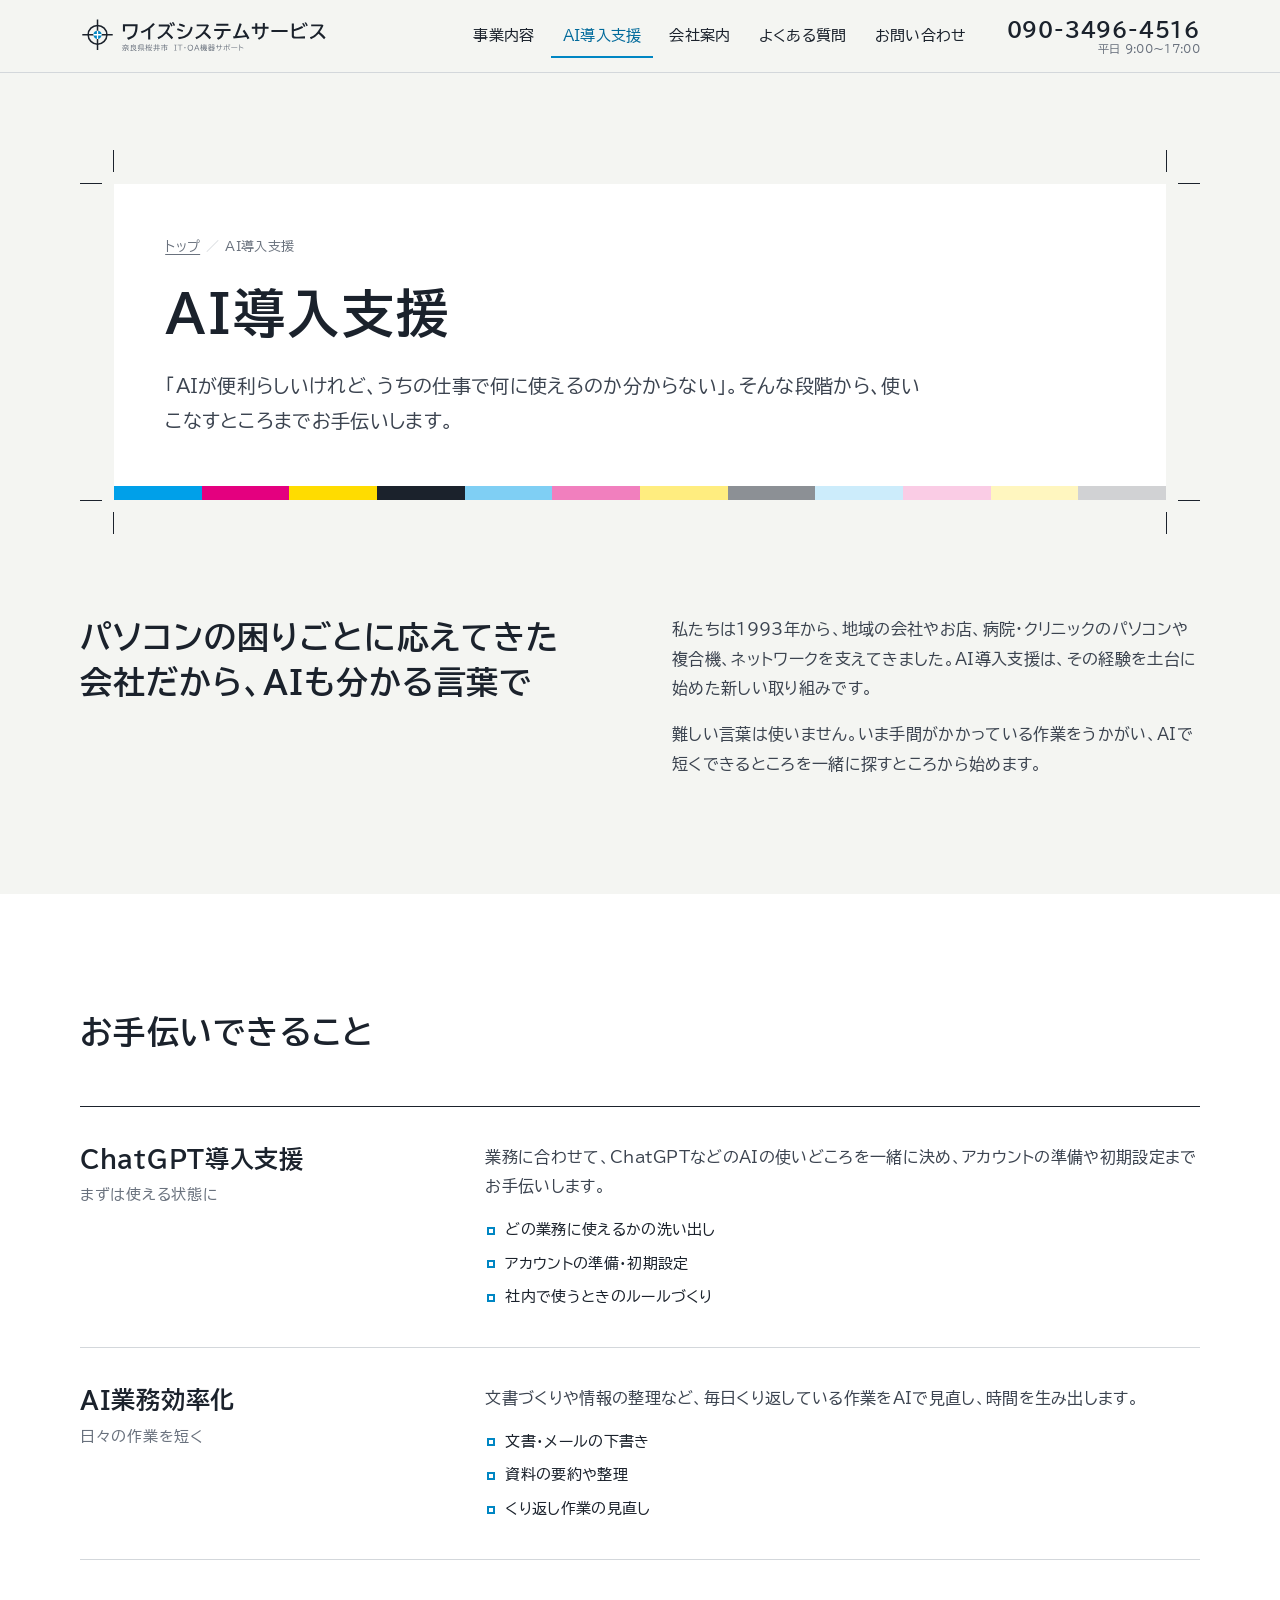
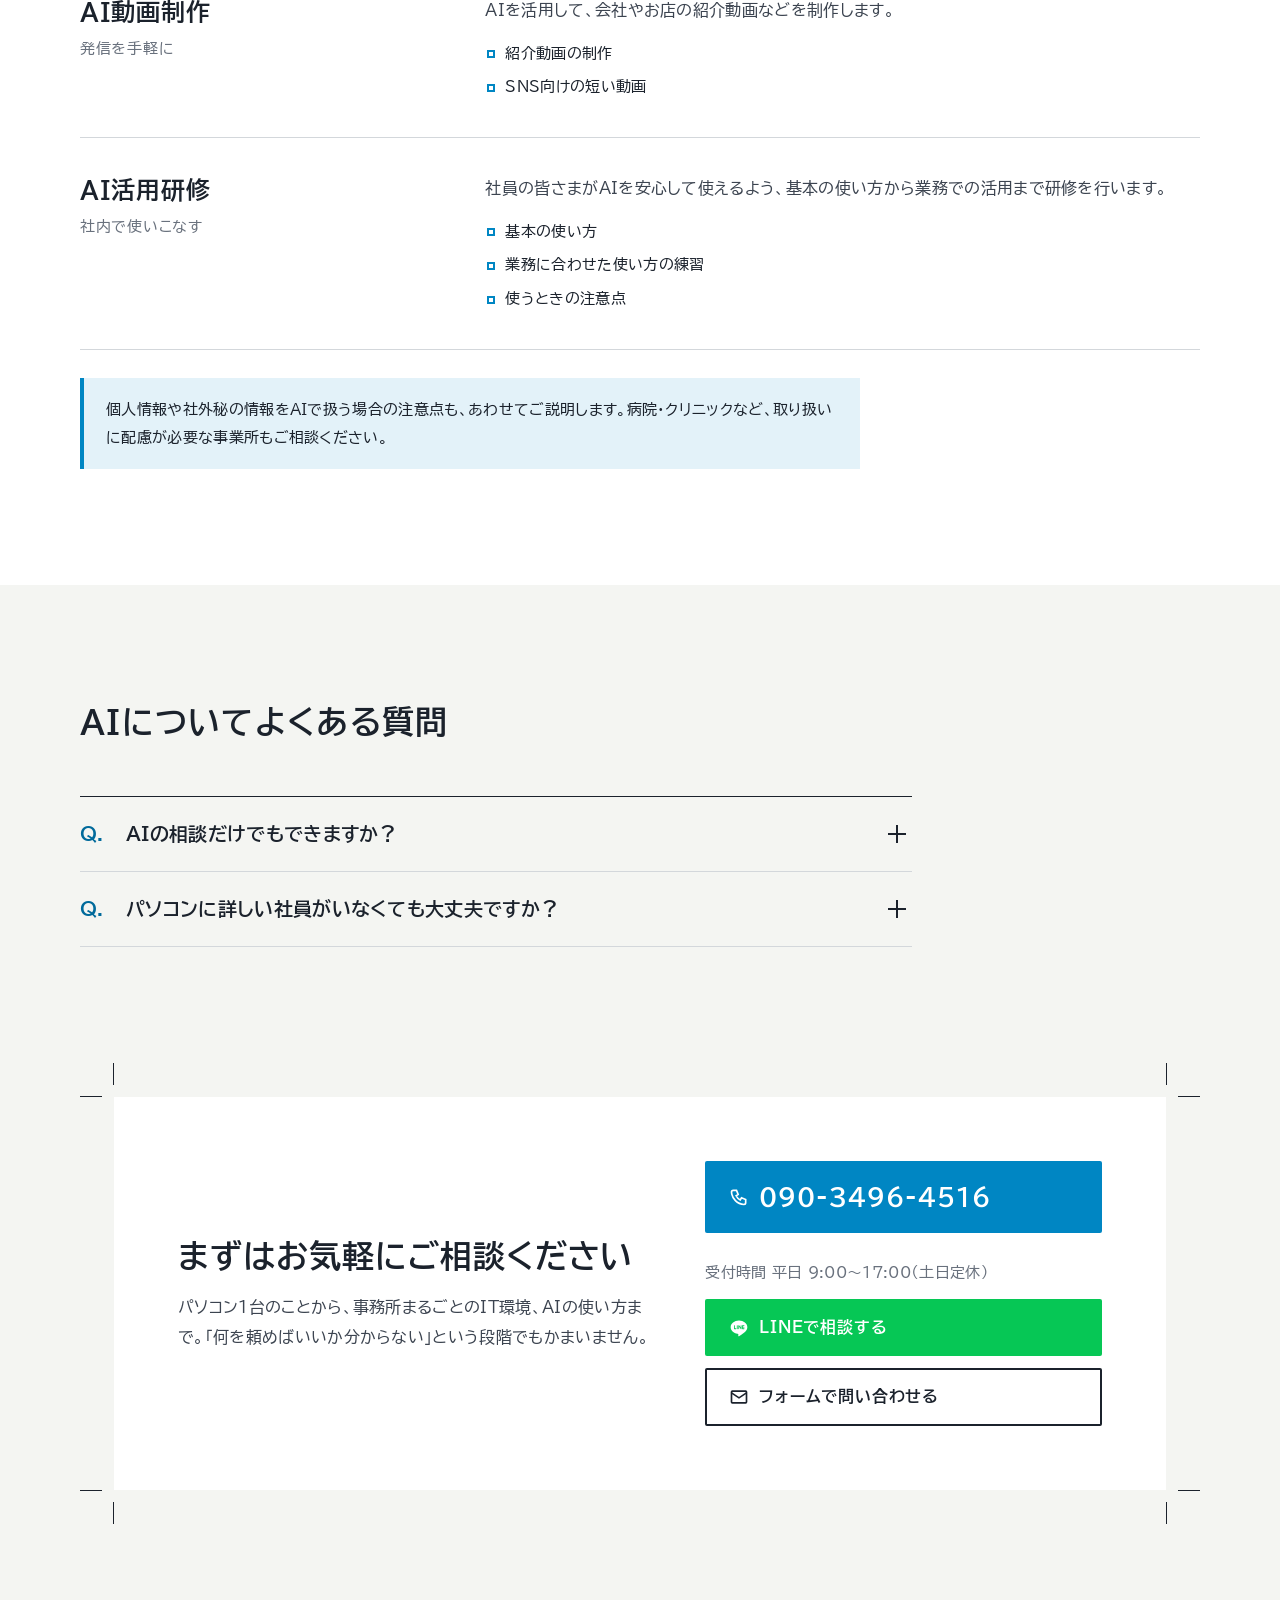
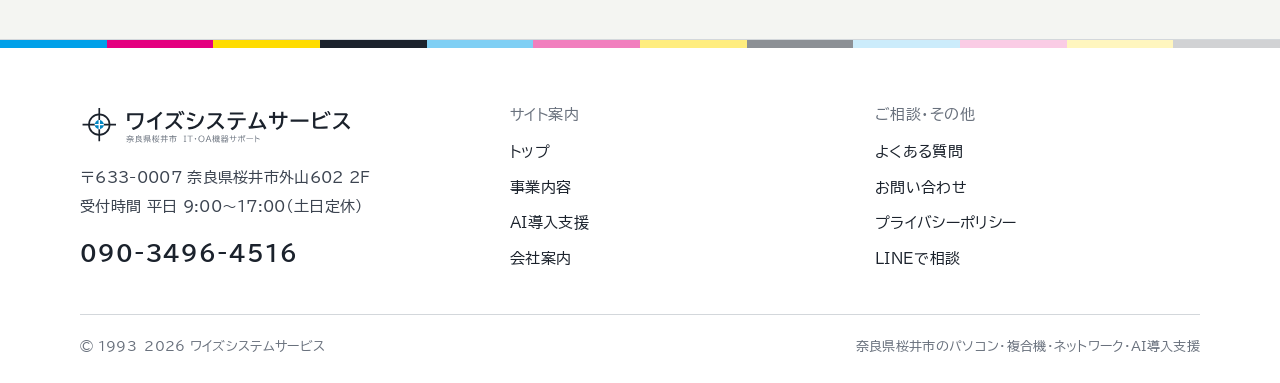
==== commit 9b64f660: "Update index.html" ====
--- a/ai/index.html
+++ b/ai/index.html
@@ -3,27 +3,35 @@
 <head>
 <meta charset="UTF-8">
 <meta name="viewport" content="width=device-width, initial-scale=1">
-<title>AI導入支援｜ワイズシステムサービス</title>
+<title>AI導入支援・ChatGPT導入｜奈良県桜井市｜ワイズシステムサービス</title>
 <meta name="description" content="奈良県桜井市のワイズシステムサービスによるAI導入支援。ChatGPT導入支援、AIによる業務効率化、AI動画制作、AI活用研修。何に使えるか分からない段階からご相談いただけます。">
 <link rel="canonical" href="https://www.yzsystemservice.com/ai/">
 <meta property="og:type" content="website">
 <meta property="og:site_name" content="ワイズシステムサービス">
-<meta property="og:title" content="AI導入支援｜ワイズシステムサービス">
+<meta property="og:title" content="AI導入支援・ChatGPT導入｜奈良県桜井市｜ワイズシステムサービス">
 <meta property="og:description" content="奈良県桜井市のワイズシステムサービスによるAI導入支援。ChatGPT導入支援、AIによる業務効率化、AI動画制作、AI活用研修。何に使えるか分からない段階からご相談いただけます。">
 <meta property="og:url" content="https://www.yzsystemservice.com/ai/">
 <meta property="og:locale" content="ja_JP">
+<meta property="og:image" content="https://www.yzsystemservice.com/assets/ogp.png">
+<meta property="og:image:width" content="1200">
+<meta property="og:image:height" content="630">
+<meta property="og:image:alt" content="ワイズシステムサービス｜奈良県桜井市のIT・OA機器サポート">
+<meta name="twitter:card" content="summary_large_image">
 <meta name="theme-color" content="#F4F5F2">
 <link rel="icon" href="/assets/favicon.svg" type="image/svg+xml">
+<link rel="icon" href="/assets/favicon-32.png" sizes="32x32" type="image/png">
+<link rel="apple-touch-icon" href="/assets/apple-touch-icon.png">
 <link rel="preconnect" href="https://fonts.googleapis.com">
 <link rel="preconnect" href="https://fonts.gstatic.com" crossorigin>
 <link href="https://fonts.googleapis.com/css2?family=BIZ+UDPGothic:wght@400;700&display=swap" rel="stylesheet">
 <link rel="stylesheet" href="/assets/site.css">
+<script type="application/ld+json">{"@context": "https://schema.org", "@graph": [{"@type": "ProfessionalService", "@id": "https://www.yzsystemservice.com/#business", "name": "ワイズシステムサービス", "alternateName": "Y'z System Service", "url": "https://www.yzsystemservice.com/", "logo": "https://www.yzsystemservice.com/assets/logo-mark.svg", "image": "https://www.yzsystemservice.com/assets/ogp.png", "description": "奈良県桜井市のIT・OA機器サポート。パソコン・コピー機・複合機・Wi-Fi・セキュリティ、ホームページ制作・MEO対策、AI導入支援。", "telephone": "+81-90-3496-4516", "foundingDate": "1993", "founder": {"@type": "Person", "name": "山本 貫太"}, "address": {"@type": "PostalAddress", "postalCode": "633-0007", "addressRegion": "奈良県", "addressLocality": "桜井市", "streetAddress": "外山602 2F", "addressCountry": "JP"}, "geo": {"@type": "GeoCoordinates", "latitude": 34.5101118, "longitude": 135.8563772}, "hasMap": "https://www.google.com/maps/search/?api=1&query=%E3%83%AF%E3%82%A4%E3%82%BA%E3%82%B7%E3%82%B9%E3%83%86%E3%83%A0%E3%82%B5%E3%83%BC%E3%83%93%E3%82%B9&query_place_id=ChIJ3xZOtxjLBmARRO-3AjnMrqI", "openingHoursSpecification": [{"@type": "OpeningHoursSpecification", "dayOfWeek": ["Monday", "Tuesday", "Wednesday", "Thursday", "Friday"], "opens": "09:00", "closes": "17:00"}], "areaServed": [{"@type": "City", "name": "奈良県桜井市"}, {"@type": "AdministrativeArea", "name": "奈良県"}], "knowsAbout": ["パソコン販売・設定", "パソコン修理", "コピー機・複合機", "Wi-Fi・ネットワーク構築", "セキュリティ対策", "ホームページ制作", "MEO対策", "AI導入支援", "ChatGPT導入支援"]}, {"@type": "BreadcrumbList", "itemListElement": [{"@type": "ListItem", "position": 1, "name": "トップ", "item": "https://www.yzsystemservice.com/"}, {"@type": "ListItem", "position": 2, "name": "AI導入支援", "item": "https://www.yzsystemservice.com/ai/"}]}]}</script>
 </head>
 <body>
 <a class="skip-link" href="#main">本文へ移動</a>
 <header class="site-header">
   <div class="wrap">
-    <a class="brand" href="/" aria-label="ワイズシステムサービス トップページ"><svg class="brand-mark" viewBox="0 0 32 32" fill="none" stroke="currentColor" stroke-width="1.6" aria-hidden="true"><circle cx="16" cy="16" r="9"/><circle cx="16" cy="16" r="4.2" fill="#0086C3" stroke="none"/><path d="M16 1v30M1 16h30"/></svg><span class="brand-name">ワイズシステムサービス<small>奈良県桜井市　IT・OA機器サポート</small></span></a>
+    <a class="brand" href="/"><img class="brand-logo" src="/assets/logo.svg" alt="ワイズシステムサービス（奈良県桜井市 IT・OA機器サポート）" width="249" height="40"></a>
     <button class="nav-toggle" type="button" aria-expanded="false" aria-controls="global-nav"><span class="nav-toggle-bars" aria-hidden="true"><span></span></span><span class="nav-toggle-label">メニュー</span></button>
     <nav class="global-nav" id="global-nav" aria-label="メインメニュー">
       <ul>
@@ -96,7 +104,7 @@
   <div class="wrap">
     <div class="footer-main">
       <div class="footer-info">
-        <a class="brand" href="/"><svg class="brand-mark" viewBox="0 0 32 32" fill="none" stroke="currentColor" stroke-width="1.6" aria-hidden="true"><circle cx="16" cy="16" r="9"/><circle cx="16" cy="16" r="4.2" fill="#0086C3" stroke="none"/><path d="M16 1v30M1 16h30"/></svg><span class="brand-name">ワイズシステムサービス</span></a>
+        <a class="brand" href="/"><img class="brand-logo" src="/assets/logo.svg" alt="ワイズシステムサービス" width="249" height="40" loading="lazy"></a>
         <p>〒633-0007 奈良県桜井市外山602 2F<br>受付時間 平日 9:00〜17:00（土日定休）</p>
         <a class="footer-tel" href="tel:09034964516">090-3496-4516</a>
       </div>
--- a/assets/site.css
+++ b/assets/site.css
@@ -584,3 +584,23 @@
 }
 @keyframes trim-in { from { opacity: 0; transform: scale(1.6); } to { opacity: 1; transform: none; } }
 @keyframes bar-in { from { transform: scaleY(0); } to { transform: none; } }
+
+/* ---------- ロゴ・イラスト・アイコン ---------- */
+.brand-logo { height: 40px; width: auto; }
+.footer-info .brand-logo { height: 44px; }
+@media (max-width: 420px) {
+  .brand-logo { height: 32px; }
+}
+.hero-illust { grid-column: 1 / -1; margin: 0; padding-top: 8px; }
+.hero-illust img { width: 100%; height: auto; }
+.biz-head { display: flex; align-items: flex-start; gap: 16px; }
+.biz-icon { flex-shrink: 0; width: 56px; height: 56px; }
+.group-icon { display: inline-block; vertical-align: -12px; width: 52px; height: 52px; margin-right: 14px; }
+@media (max-width: 560px) {
+  .biz-icon { width: 44px; height: 44px; }
+  .group-icon { width: 40px; height: 40px; vertical-align: -8px; margin-right: 10px; }
+}
+@media (max-width: 560px) {
+  .hero-illust { overflow: hidden; margin: 0 calc(-1 * clamp(24px, 5vw, 72px)); }
+  .hero-illust img { width: 165%; max-width: none; margin-left: -18%; }
+}
